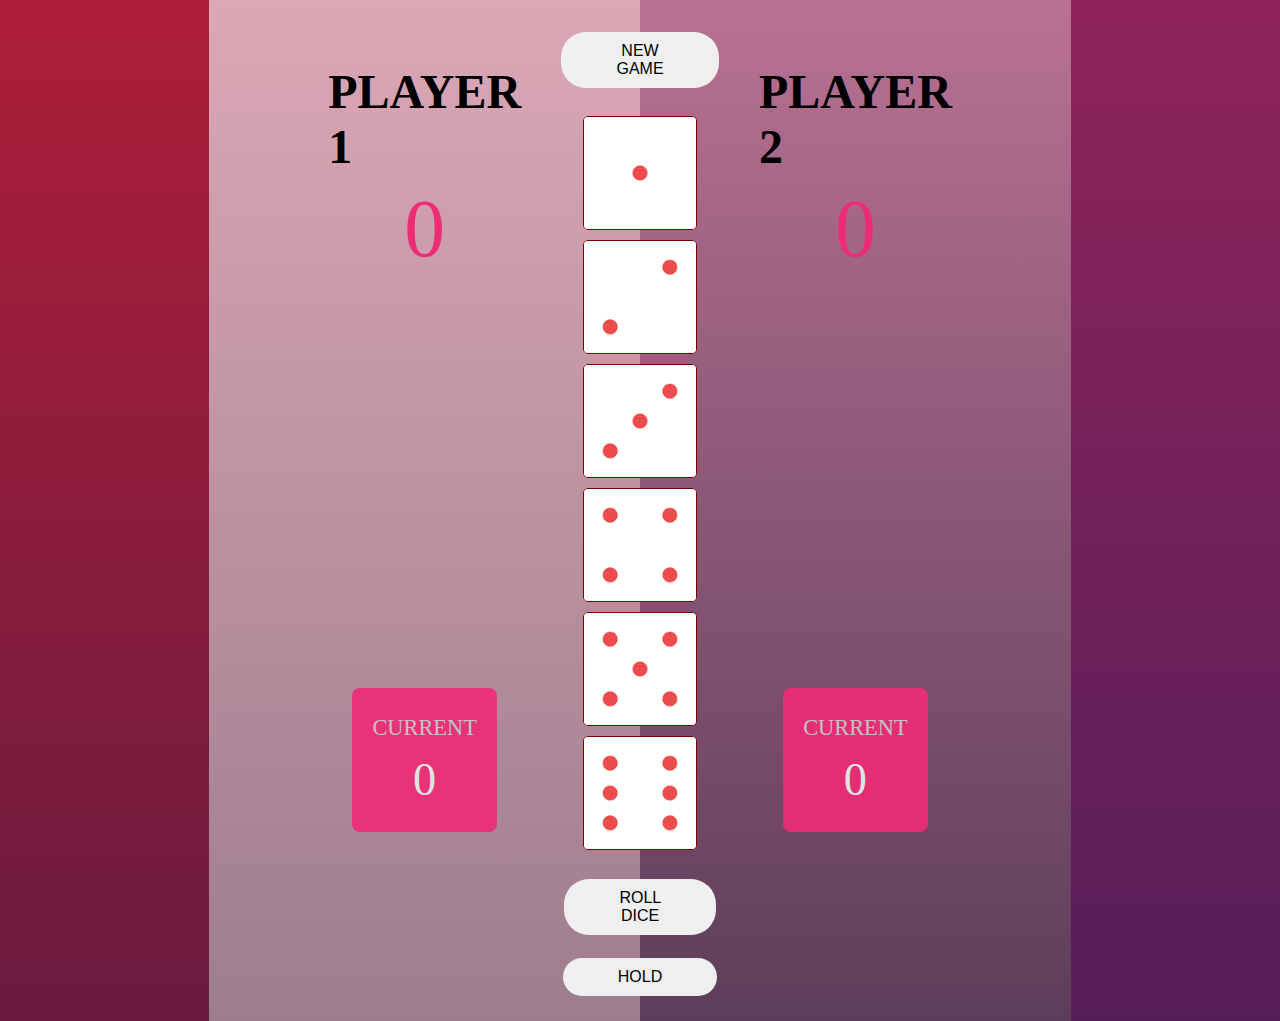
==== 16.05.2024-Fun-Dice-Game/html/the-game.html @ 4b2a3395 "save changes" ====
<!DOCTYPE html>
<html lang="en">
  <head>
    <meta charset="UTF-8" />
    <meta name="viewport" content="width=device-width, initial-scale=1.0" />
    <link
      rel="icon"
      type="image/png"
      href="/16.05.2024-Fun-Dice-Game/imgaes-icons-fontfamily/dice-icon.png"
    />
    <link rel="/css/reset.css" />
    <link rel="stylesheet" href="/css/root.css" />
    <link rel="stylesheet" href="/16.05.2024-Fun-Dice-Game/css/styles.css" />

    <script src="/16.05.2024-Fun-Dice-Game/index.js"></script>
    <title>Fun-Dice-Game</title>
  </head>
  <body>
    <div class="one-four">
      <div class="one"></div>
      <div class="two">
        <div class="player-container" class="top">
          <div class="player-up">
            <h2 class="h2-top">PLAYER 1</h2>
            <p class="p-num-top">0</p>
          </div>
        </div>
        <div class="player-container" class="bottom">
          <div class="player-bottom">
            <p class="p-current">CURRENT</p>
            <p class="p-num-bottom">0</p>
          </div>
        </div>
      </div>
      <div class="three">
        <div class="player-container" class="top">
          <div class="player-up">
            <h2 class="h2-top">PLAYER 2</h2>
            <p class="p-num-top" class="p-num-top-darker">0</p>
          </div>
        </div>
        <div class="player-container" class="bottom">
          <div class="player-bottom" class="player-bottom-darker">
            <p class="p-current">CURRENT</p>
            <p class="p-num-bottom">0</p>
          </div>
        </div>
      </div>
      <div class="four"></div>
      <div class="five">
        <div class="button-container">
          <button class="box-one" class="design-buttons">NEW GAME</button>
          <div class="dice-container">
            <img
              id="dice1"
              src="/16.05.2024-Fun-Dice-Game/imgaes-icons-fontfamily/dice-1.png"
              alt="Dice 1"
              class="dice"
              class="box-one"
            />
            <img
              id="dice2"
              src="/16.05.2024-Fun-Dice-Game/imgaes-icons-fontfamily/dice-2.png"
              alt="Dice 2"
              class="dice"
              class="box-one"
            />
            <img
              id="dice3"
              src="/16.05.2024-Fun-Dice-Game/imgaes-icons-fontfamily/dice-3.png"
              alt="Dice 3"
              class="dice"
              class="box-one"
            />
            <img
              id="dice4"
              src="/16.05.2024-Fun-Dice-Game/imgaes-icons-fontfamily/dice-4.png"
              alt="Dice 4"
              class="dice"
              class="box-one"
            />
            <img
              id="dice5"
              src="/16.05.2024-Fun-Dice-Game/imgaes-icons-fontfamily/dice-5.png"
              alt="Dice 5"
              class="dice"
              class="box-one"
            />
            <img
              id="dice6"
              src="/16.05.2024-Fun-Dice-Game/imgaes-icons-fontfamily/dice-6.png"
              alt="Dice 6"
              class="dice"
              class="box-one"
            />
          </div>
          <button class="box-one" class="design-buttons">ROLL DICE</button>
          <button class="box-one" class="design-buttons">HOLD</button>
        </div>
      </div>
    </div>
  </body>
</html>
---- 16.05.2024-Fun-Dice-Game/css/styles.css ----
body {
  margin: 0;
  font-family: var(--font-family);
}

.player-container {
  display: flex;
  align-items: center;
  justify-content: space-around;
}

.player-up {
  display: flex;
  flex-direction: column;
  justify-content: center;
  align-items: center;
  width: 40%;
}
.player-bottom {
  display: flex;
  flex-direction: column;
  justify-content: center;
  align-items: center;
  margin-top: 20rem;
  width: 33.5%;
  height: 9rem;
  border-radius: 0.5rem;
  size: 20rem;
  background-color: #ee2c76ea;
}
.player-bottom-darker {
  background-color: #ee2c76a9;
}
p h2 {
  background-color: transparent;
}
.h2-top {
  font-size: 3rem;
  color: var(--first-font-color);
  margin-top: 4rem;
  margin-bottom: 0;
}
.p-num-top {
  font-size: 5.1rem;
  color: #ee2c76;

  margin-top: 0.5rem;
  padding-top: 0.01rem;
}
.p-num-top-darker {
  color: #ee2c76a9;
}
.p-current {
  font-size: 1.4rem;
  margin-top: 3rem;
  margin-bottom: 0.01rem;
  color: #c1c4c4;
}
.p-num-bottom {
  font-size: 2.9rem;

  margin-top: 0.1rem;
  padding-top: 0.01rem;
  color: #dee4e4;
}
.one-four {
  display: flex;
  justify-content: center;
  position: relative;
  z-index: 3;
  margin: 0px;
}
.one {
  background: linear-gradient(to bottom, #ae1e39, #6a1b3f);
  width: 17%;
  height: 63.8rem;
}
.four {
  background: linear-gradient(to bottom, #8f245a, #561e59);
  width: 17%;
  height: 63.8rem;
}
.two {
  width: 35%;
  height: 63.8rem;
  background: linear-gradient(to bottom, #dba7b5, #9d7d8d);
}
.three {
  width: 35%;
  height: 63.8rem;
  background: linear-gradient(to bottom, #b87193, #5d3e5a);
}
.five {
  display: flex;
  justify-content: space-between;
  flex-direction: column;
  position: absolute;
  align-items: center;
  width: 20%;
  height: 63rem;
  z-index: 5;
}

.dice-container {
  display: flex;
  flex-direction: column;
  align-items: center;
}
.box-one {
  gap: 35%;
}
.dice {
  width: 7rem;
  height: 7rem;
  background-color: white;
  border: 1px solid #800000;
  border-radius: 5px;
  margin: 5px;
  display: flex;
  justify-content: center;
  align-items: center;
}

.button-container {
  display: flex;
  flex-direction: column;
  justify-content: space-around;
  margin-top: 20px;
  width: 20%;
  height: 102rem;
  z-index: 8;
  align-items: center;
}
button,
p {
  padding: 10px 55px;
  font-size: 16px;
  color: var(--Second-color);
  border: none;
  border-radius: 25px;
  cursor: pointer;
}
.design-buttons {
  white-space: nowrap;
  display: inline-block;
  padding: 10px 60px;
  font-size: 16px;
  background-color: #dee4e4;
  color: var(--third-color);
  border: none;
  cursor: pointer;
}
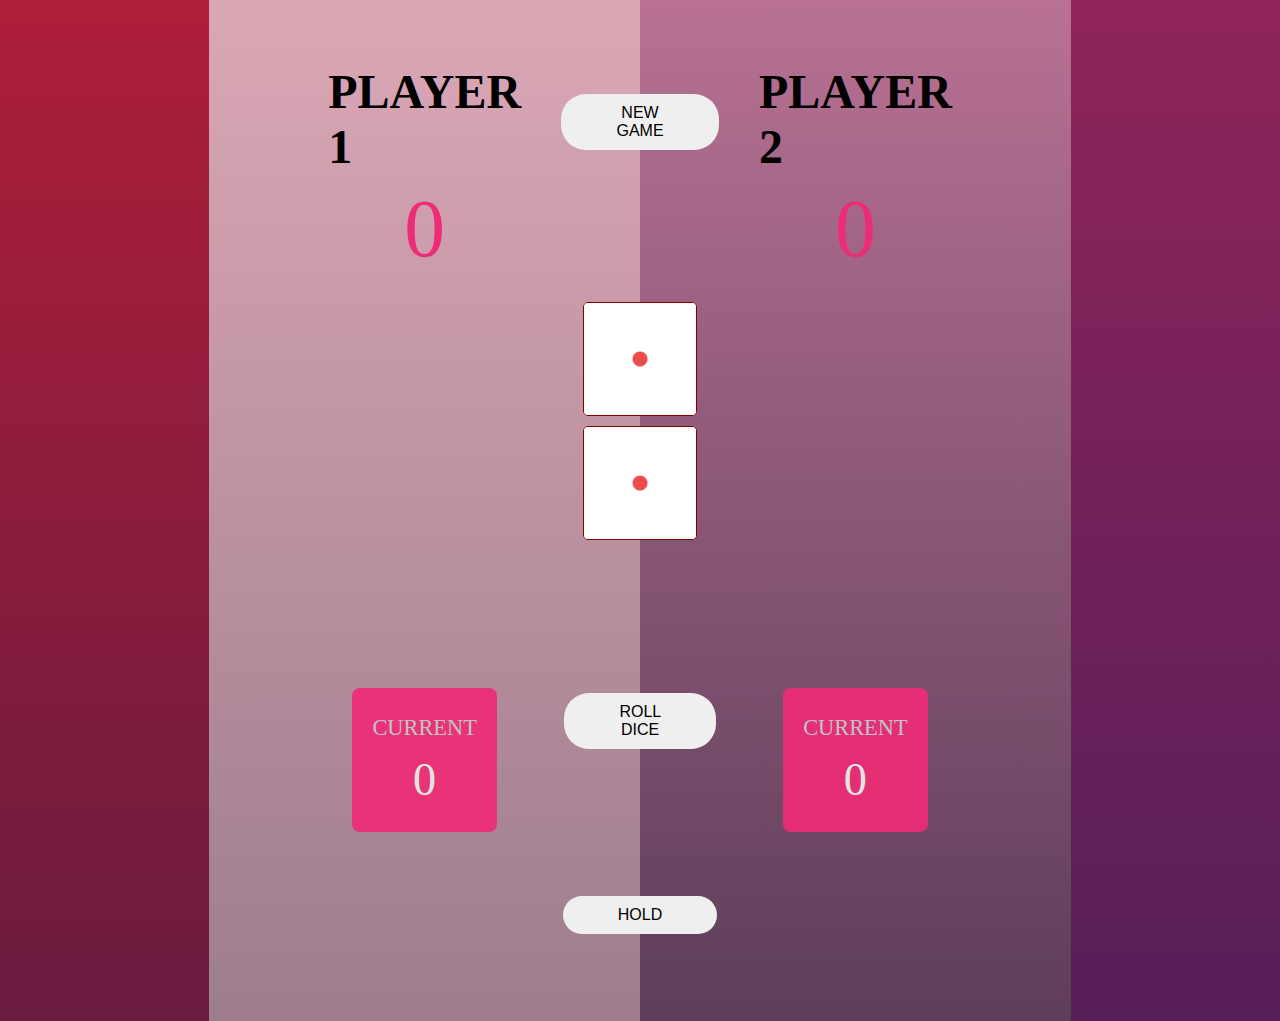
==== commit fa4dc2dc: "save changes" ====
--- a/16.05.2024-Fun-Dice-Game/html/the-game.html
+++ b/16.05.2024-Fun-Dice-Game/html/the-game.html
@@ -12,7 +12,7 @@
     <link rel="stylesheet" href="/css/root.css" />
     <link rel="stylesheet" href="/16.05.2024-Fun-Dice-Game/css/styles.css" />
 
-    <script src="/16.05.2024-Fun-Dice-Game/index.js"></script>
+    <script src="/16.05.2024-Fun-Dice-Game/js/index.js"></script>
     <title>Fun-Dice-Game</title>
   </head>
   <body>
@@ -51,48 +51,20 @@
         <div class="button-container">
           <button class="box-one" class="design-buttons">NEW GAME</button>
           <div class="dice-container">
-            <img
-              id="dice1"
-              src="/16.05.2024-Fun-Dice-Game/imgaes-icons-fontfamily/dice-1.png"
-              alt="Dice 1"
-              class="dice"
-              class="box-one"
-            />
-            <img
-              id="dice2"
-              src="/16.05.2024-Fun-Dice-Game/imgaes-icons-fontfamily/dice-2.png"
-              alt="Dice 2"
-              class="dice"
-              class="box-one"
-            />
-            <img
-              id="dice3"
-              src="/16.05.2024-Fun-Dice-Game/imgaes-icons-fontfamily/dice-3.png"
-              alt="Dice 3"
-              class="dice"
-              class="box-one"
-            />
-            <img
-              id="dice4"
-              src="/16.05.2024-Fun-Dice-Game/imgaes-icons-fontfamily/dice-4.png"
-              alt="Dice 4"
-              class="dice"
-              class="box-one"
-            />
-            <img
-              id="dice5"
-              src="/16.05.2024-Fun-Dice-Game/imgaes-icons-fontfamily/dice-5.png"
-              alt="Dice 5"
-              class="dice"
-              class="box-one"
-            />
-            <img
-              id="dice6"
-              src="/16.05.2024-Fun-Dice-Game/imgaes-icons-fontfamily/dice-6.png"
-              alt="Dice 6"
-              class="dice"
-              class="box-one"
-            />
+            <div class="dice-container">
+              <img
+                id="dice1"
+                src="/16.05.2024-Fun-Dice-Game/imgaes-icons-fontfamily/dice-1.png"
+                alt="Dice 1"
+                class="dice"
+              />
+              <img
+                id="dice2"
+                src="/16.05.2024-Fun-Dice-Game/imgaes-icons-fontfamily/dice-1.png"
+                alt="Dice 2"
+                class="dice"
+              />
+            </div>
           </div>
           <button class="box-one" class="design-buttons">ROLL DICE</button>
           <button class="box-one" class="design-buttons">HOLD</button>
